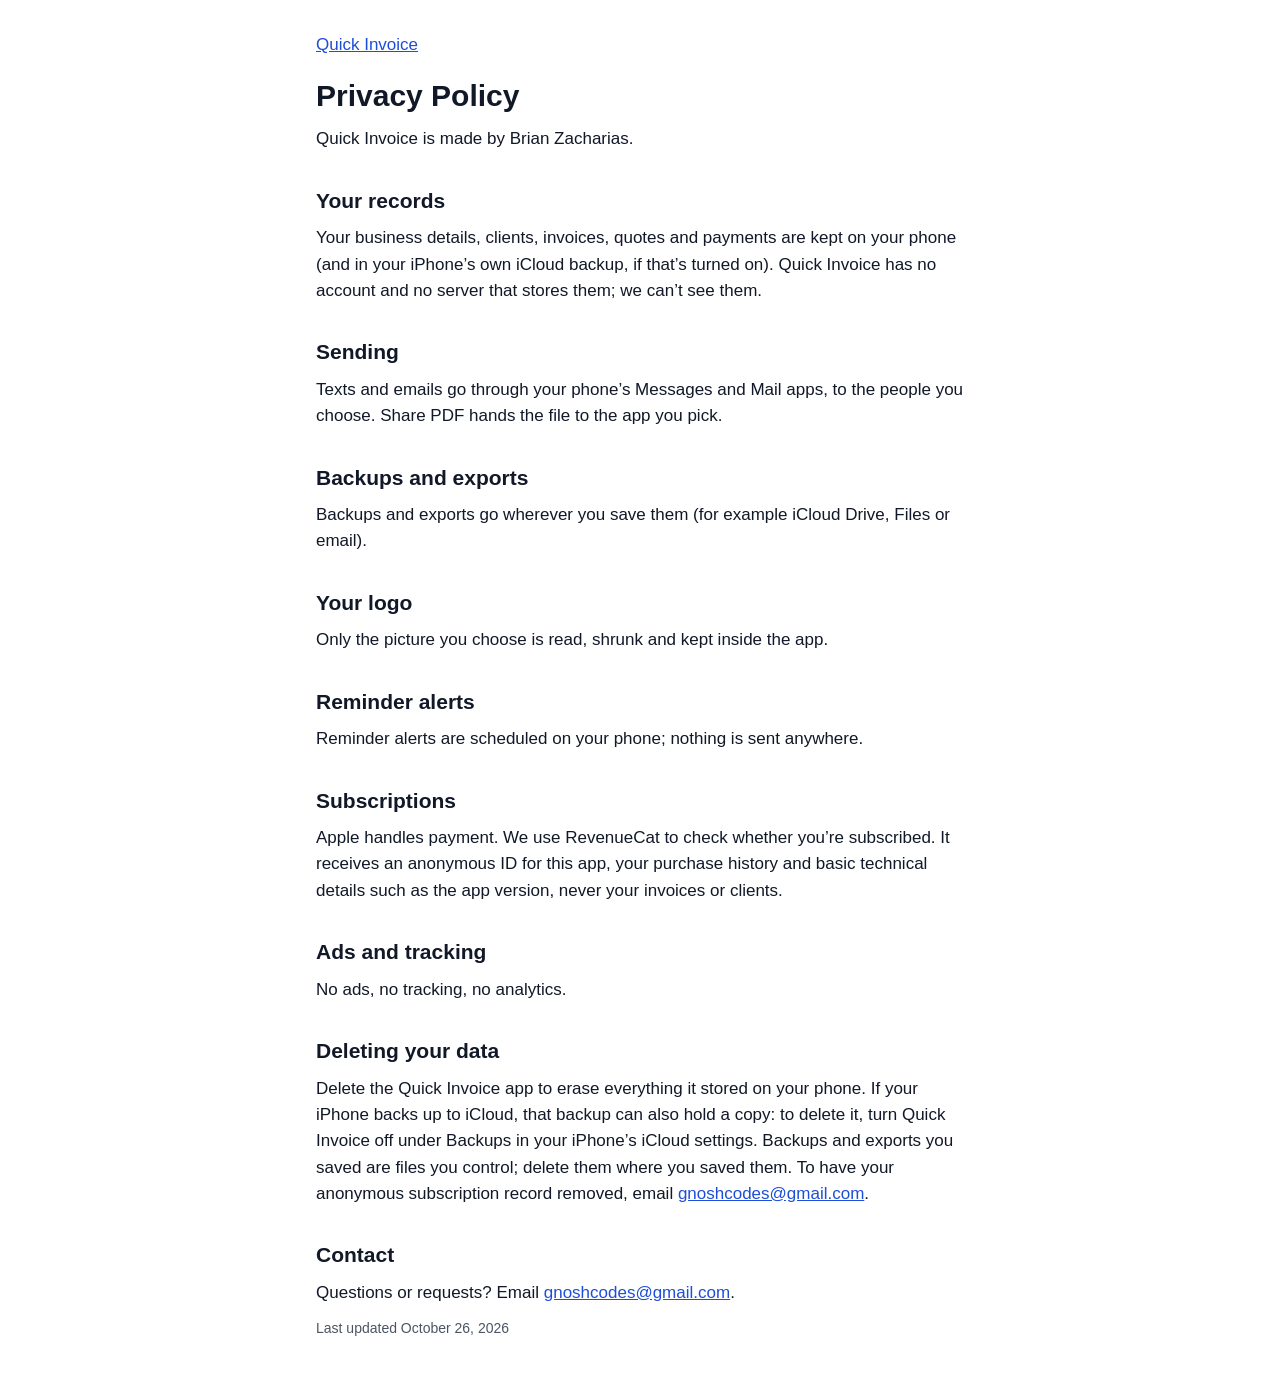
==== privacy.html @ 1309101e "Privacy and support pages for Quick Invoice Co-Authored-By: Claude Opus 5.5 <noreply@anthropic.com>" ====
<!doctype html>
<html lang="en">
<head>
<meta charset="utf-8">
<meta name="viewport" content="width=device-width, initial-scale=1">
<title>Privacy Policy · Quick Invoice</title>
<link rel="icon" href="icon.png">
<link rel="stylesheet" href="style.css">
</head>
<body>
<main>
  <p class="back"><a href="./">Quick Invoice</a></p>
  <h1>Privacy Policy</h1>
  <p>Quick Invoice is made by Brian Zacharias.</p>

  <h2>Your records</h2>
  <p>Your business details, clients, invoices, quotes and payments are kept on your phone (and in your iPhone’s own iCloud backup, if that’s turned on). Quick Invoice has no account and no server that stores them; we can’t see them.</p>

  <h2>Sending</h2>
  <p>Texts and emails go through your phone’s Messages and Mail apps, to the people you choose. Share PDF hands the file to the app you pick.</p>

  <h2>Backups and exports</h2>
  <p>Backups and exports go wherever you save them (for example iCloud Drive, Files or email).</p>

  <h2>Your logo</h2>
  <p>Only the picture you choose is read, shrunk and kept inside the app.</p>

  <h2>Reminder alerts</h2>
  <p>Reminder alerts are scheduled on your phone; nothing is sent anywhere.</p>

  <h2>Subscriptions</h2>
  <p>Apple handles payment. We use RevenueCat to check whether you’re subscribed. It receives an anonymous ID for this app, your purchase history and basic technical details such as the app version, never your invoices or clients.</p>

  <h2>Ads and tracking</h2>
  <p>No ads, no tracking, no analytics.</p>

  <h2>Deleting your data</h2>
  <p>Delete the Quick Invoice app to erase everything it stored on your phone. If your iPhone backs up to iCloud, that backup can also hold a copy: to delete it, turn Quick Invoice off under Backups in your iPhone’s iCloud settings. Backups and exports you saved are files you control; delete them where you saved them. To have your anonymous subscription record removed, email <a href="mailto:gnoshcodes@gmail.com?subject=Quick%20Invoice%20privacy">gnoshcodes@gmail.com</a>.</p>

  <h2>Contact</h2>
  <p>Questions or requests? Email <a href="mailto:gnoshcodes@gmail.com?subject=Quick%20Invoice%20privacy">gnoshcodes@gmail.com</a>.</p>

  <p class="small">Last updated October 26, 2026</p>
</main>
</body>
</html>
---- style.css ----
:root {
  --text: #111827;
  --muted: #4b5563;
  --link: #1d4ed8;
  --bg: #ffffff;
  --rule: #e5e7eb;
  color-scheme: light dark;
}
@media (prefers-color-scheme: dark) {
  :root {
    --text: #f3f4f6;
    --muted: #9ca3af;
    --link: #93c5fd;
    --bg: #111827;
    --rule: #374151;
  }
}
* { box-sizing: border-box; }
body {
  margin: 0;
  background: var(--bg);
  color: var(--text);
  font: 17px/1.55 -apple-system, BlinkMacSystemFont, "Segoe UI", Roboto, Helvetica, Arial, sans-serif;
}
main { max-width: 680px; margin: 0 auto; padding: 32px 16px 48px; }
h1 { font-size: 30px; line-height: 1.2; margin: 0 0 12px; }
h2 { font-size: 21px; margin: 32px 0 8px; }
h3 { font-size: 17px; margin: 22px 0 4px; }
p { margin: 0 0 12px; }
a { color: var(--link); }
.back { margin-bottom: 20px; }
.hero { display: flex; gap: 18px; align-items: center; margin-bottom: 8px; }
.hero img { border-radius: 20px; flex: none; }
.hero h1 { margin: 0 0 4px; }
.lede { color: var(--muted); margin: 0; }
.small { color: var(--muted); font-size: 14px; }
footer { margin-top: 40px; padding-top: 16px; border-top: 1px solid var(--rule); }
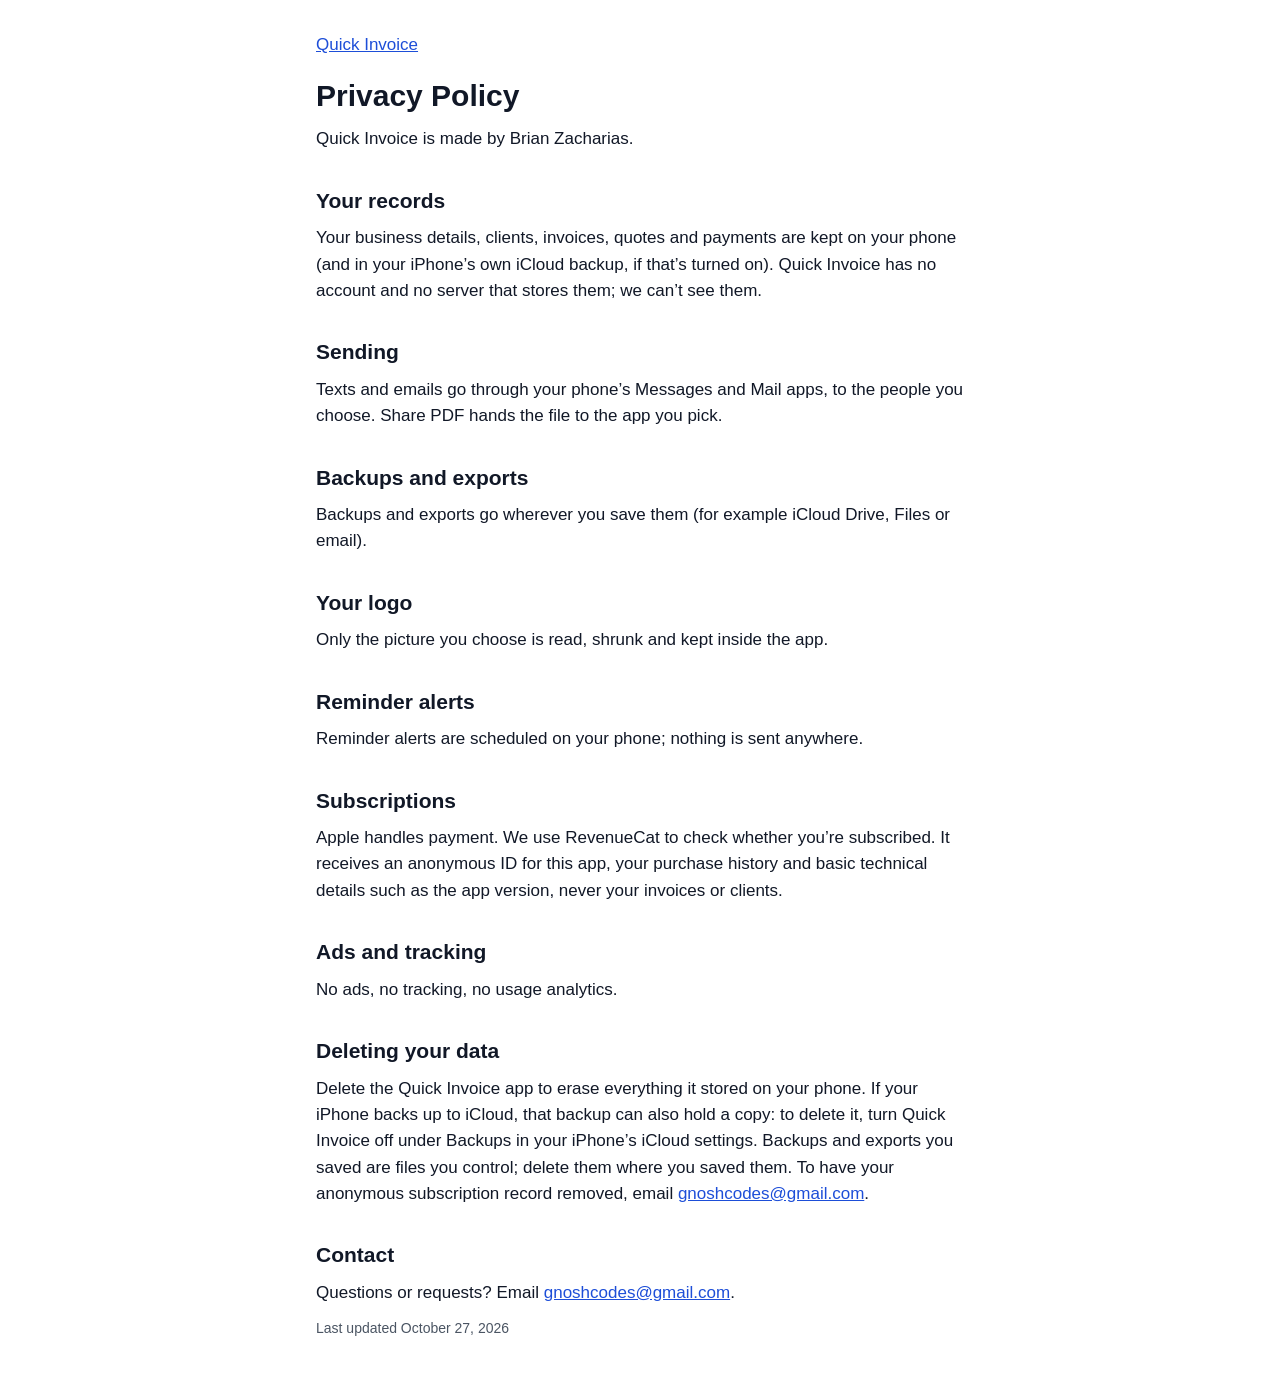
==== commit 515a355b: "Privacy policy: say "no usage analytics" RevenueCat counts purchases for its revenue dashboard, whic" ====
--- a/privacy.html
+++ b/privacy.html
@@ -32,7 +32,7 @@
   <p>Apple handles payment. We use RevenueCat to check whether you’re subscribed. It receives an anonymous ID for this app, your purchase history and basic technical details such as the app version, never your invoices or clients.</p>
 
   <h2>Ads and tracking</h2>
-  <p>No ads, no tracking, no analytics.</p>
+  <p>No ads, no tracking, no usage analytics.</p>
 
   <h2>Deleting your data</h2>
   <p>Delete the Quick Invoice app to erase everything it stored on your phone. If your iPhone backs up to iCloud, that backup can also hold a copy: to delete it, turn Quick Invoice off under Backups in your iPhone’s iCloud settings. Backups and exports you saved are files you control; delete them where you saved them. To have your anonymous subscription record removed, email <a href="mailto:gnoshcodes@gmail.com?subject=Quick%20Invoice%20privacy">gnoshcodes@gmail.com</a>.</p>
@@ -40,7 +40,7 @@
   <h2>Contact</h2>
   <p>Questions or requests? Email <a href="mailto:gnoshcodes@gmail.com?subject=Quick%20Invoice%20privacy">gnoshcodes@gmail.com</a>.</p>
 
-  <p class="small">Last updated October 26, 2026</p>
+  <p class="small">Last updated October 27, 2026</p>
 </main>
 </body>
 </html>
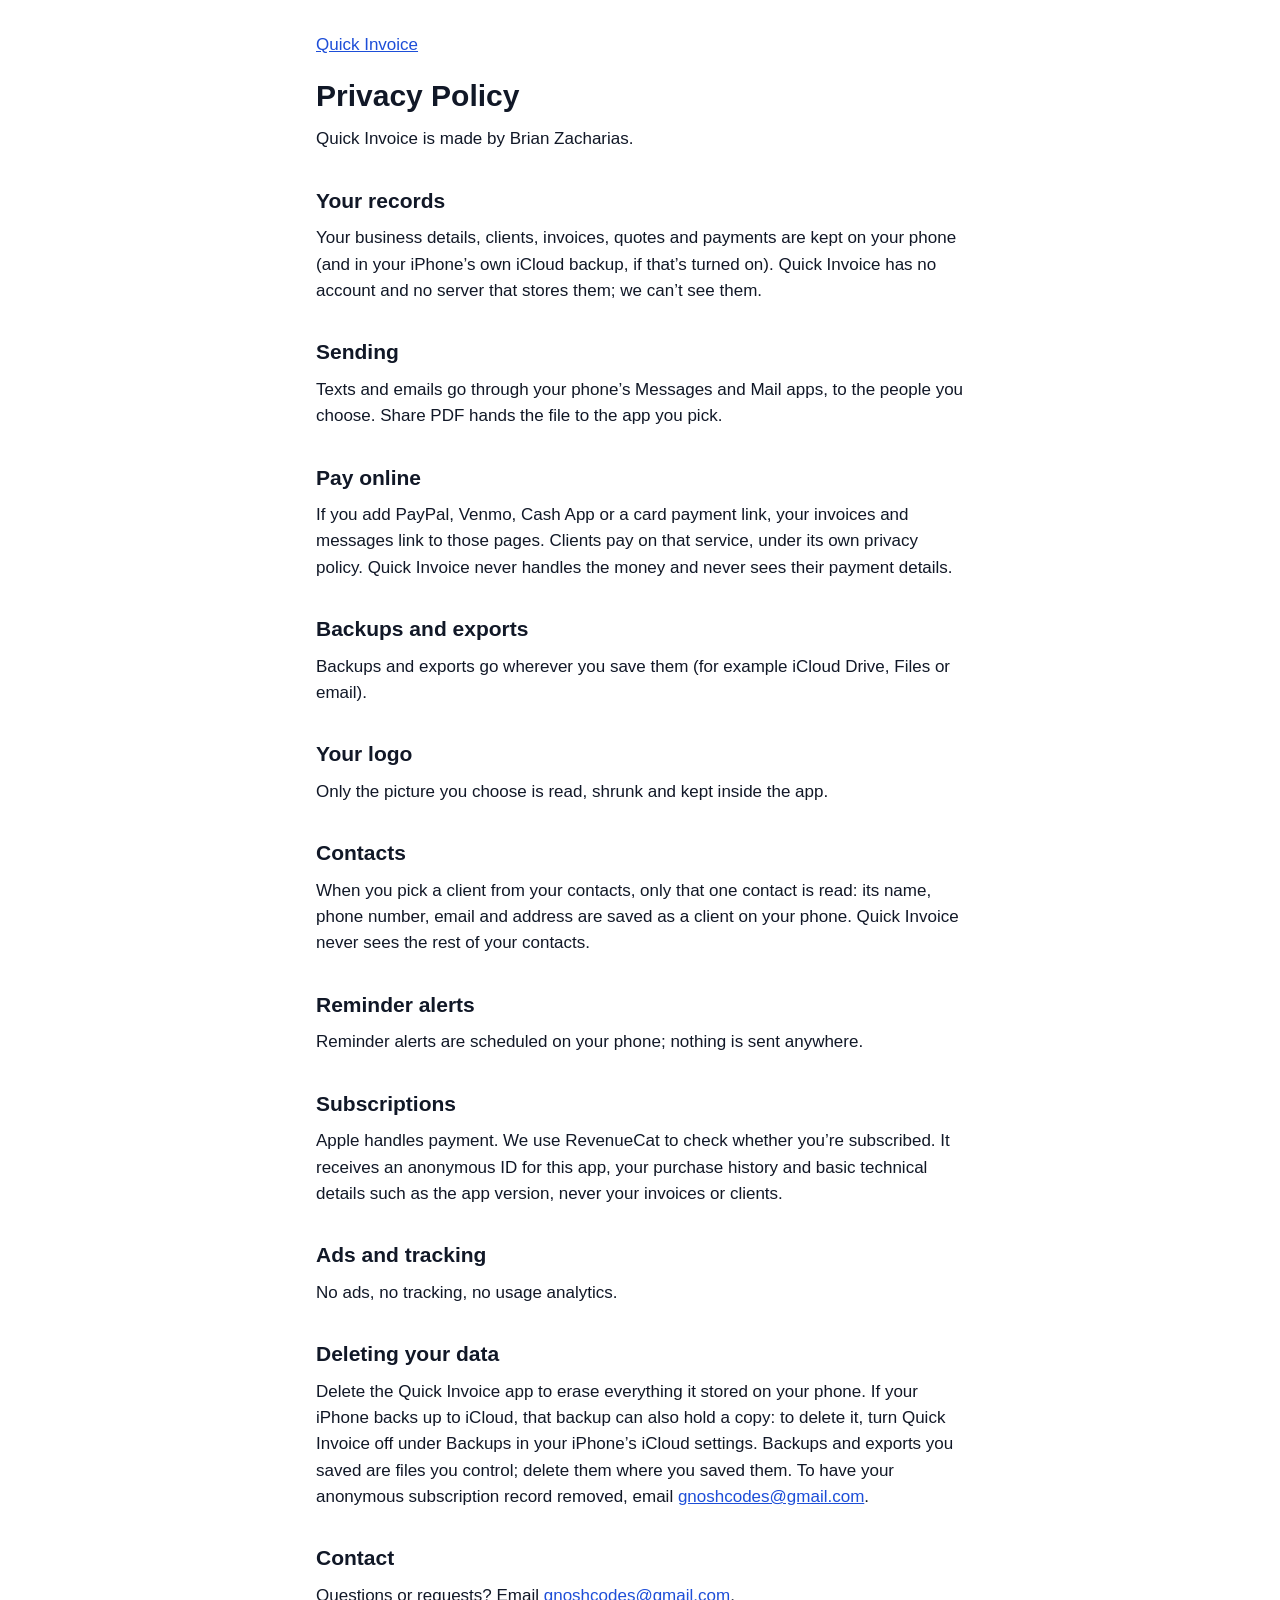
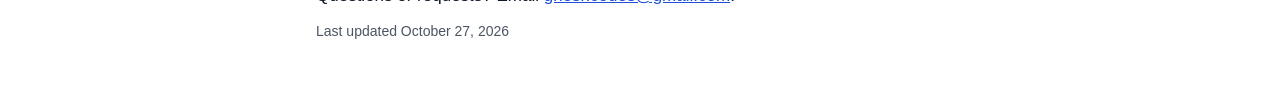
==== commit 7315675c: "Privacy policy: Pay online and Contacts sections for version 1.1 Matches the in-app policy. Merge on" ====
--- a/privacy.html
+++ b/privacy.html
@@ -19,11 +19,17 @@
   <h2>Sending</h2>
   <p>Texts and emails go through your phone’s Messages and Mail apps, to the people you choose. Share PDF hands the file to the app you pick.</p>
 
+  <h2>Pay online</h2>
+  <p>If you add PayPal, Venmo, Cash App or a card payment link, your invoices and messages link to those pages. Clients pay on that service, under its own privacy policy. Quick Invoice never handles the money and never sees their payment details.</p>
+
   <h2>Backups and exports</h2>
   <p>Backups and exports go wherever you save them (for example iCloud Drive, Files or email).</p>
 
   <h2>Your logo</h2>
   <p>Only the picture you choose is read, shrunk and kept inside the app.</p>
+
+  <h2>Contacts</h2>
+  <p>When you pick a client from your contacts, only that one contact is read: its name, phone number, email and address are saved as a client on your phone. Quick Invoice never sees the rest of your contacts.</p>
 
   <h2>Reminder alerts</h2>
   <p>Reminder alerts are scheduled on your phone; nothing is sent anywhere.</p>
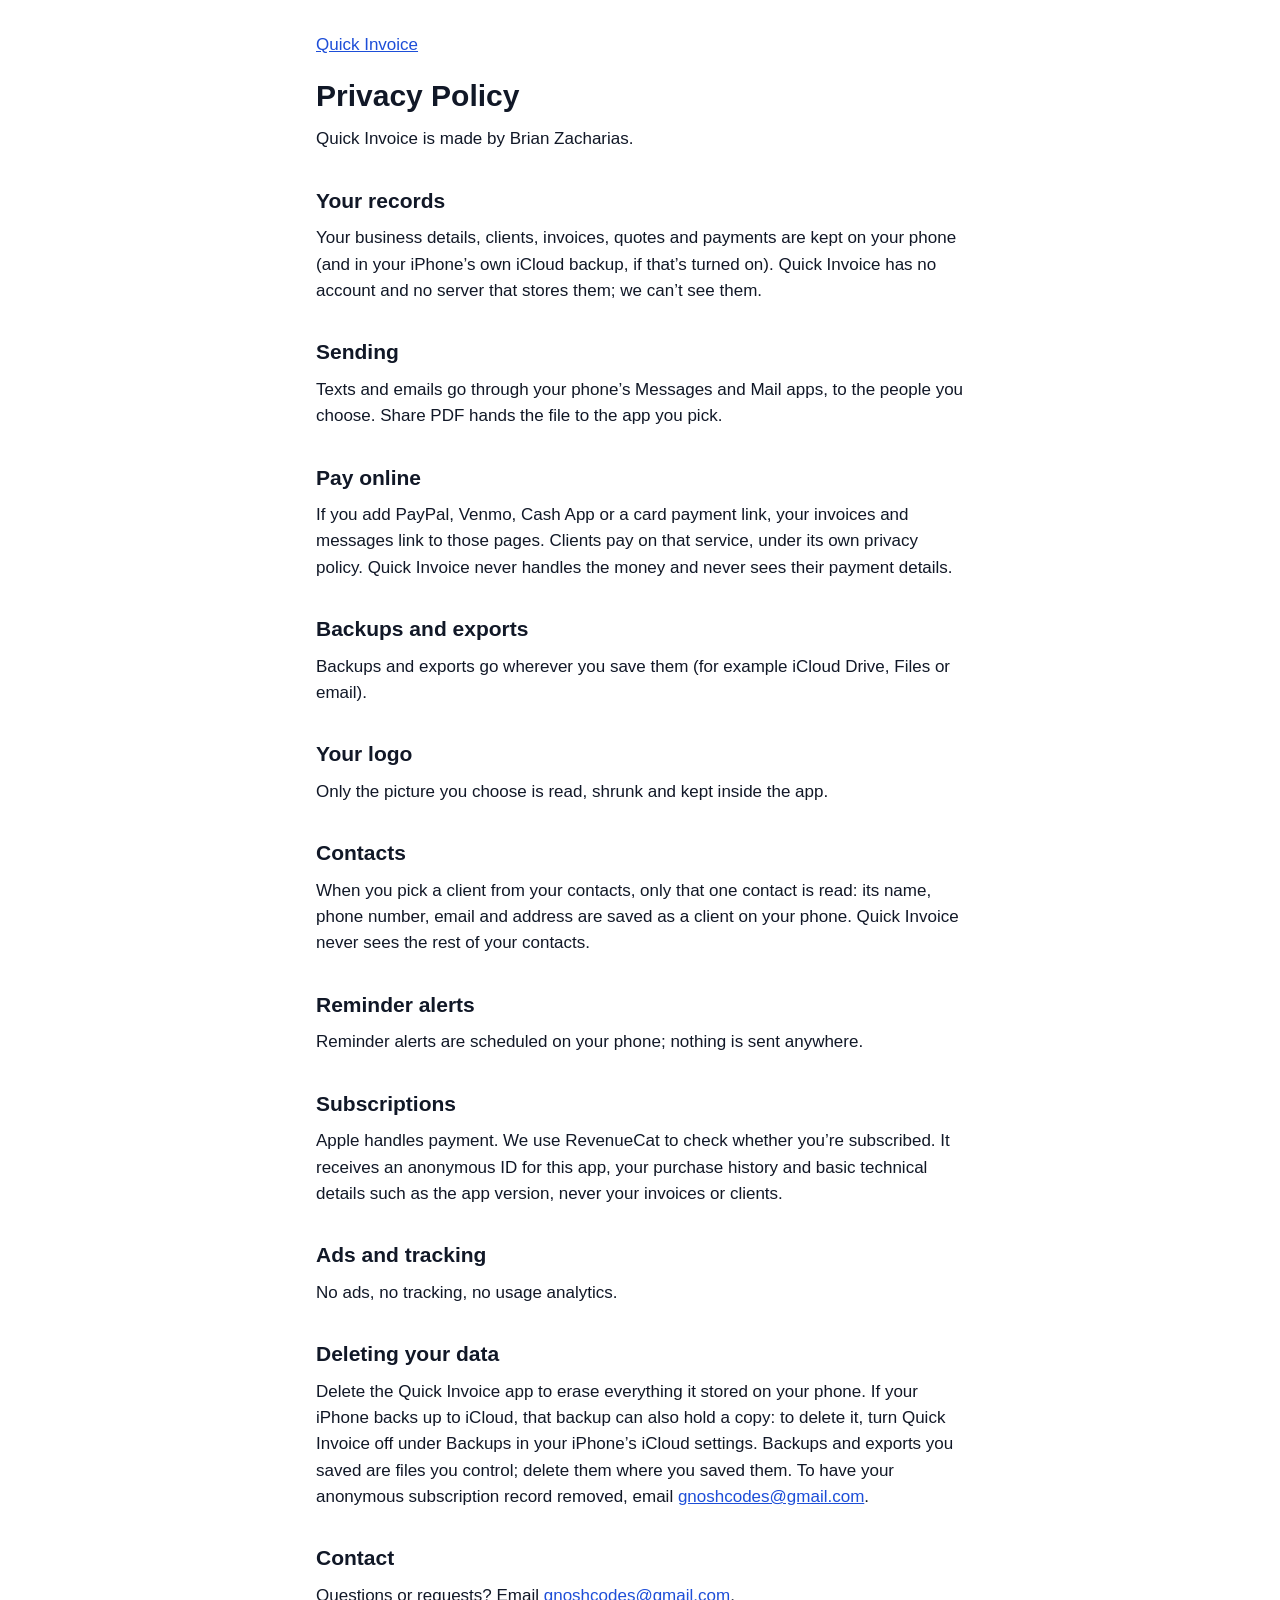
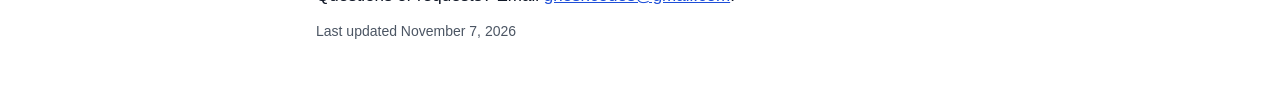
==== commit fabd0a9e: "1.1 ship prep: support page says Settings; privacy Last updated November 7, 2026 Co-Authored-By: Cla" ====
--- a/privacy.html
+++ b/privacy.html
@@ -46,7 +46,7 @@
   <h2>Contact</h2>
   <p>Questions or requests? Email <a href="mailto:gnoshcodes@gmail.com?subject=Quick%20Invoice%20privacy">gnoshcodes@gmail.com</a>.</p>
 
-  <p class="small">Last updated October 27, 2026</p>
+  <p class="small">Last updated November 7, 2026</p>
 </main>
 </body>
 </html>
--- a/style.css
+++ b/style.css
@@ -35,3 +35,20 @@
 .lede { color: var(--muted); margin: 0; }
 .small { color: var(--muted); font-size: 14px; }
 footer { margin-top: 40px; padding-top: 16px; border-top: 1px solid var(--rule); }
+.download { margin: 20px 0 0; }
+.button {
+  display: inline-block;
+  padding: 12px 22px;
+  border-radius: 12px;
+  background: #111827;
+  color: #ffffff;
+  font-weight: 600;
+  text-decoration: none;
+  border: 1px solid #111827;
+}
+.button:hover { background: #1f2937; }
+.button:focus-visible { outline: 3px solid var(--link); outline-offset: 3px; }
+@media (prefers-color-scheme: dark) {
+  .button { background: #f3f4f6; color: #111827; border-color: #f3f4f6; }
+  .button:hover { background: #ffffff; }
+}
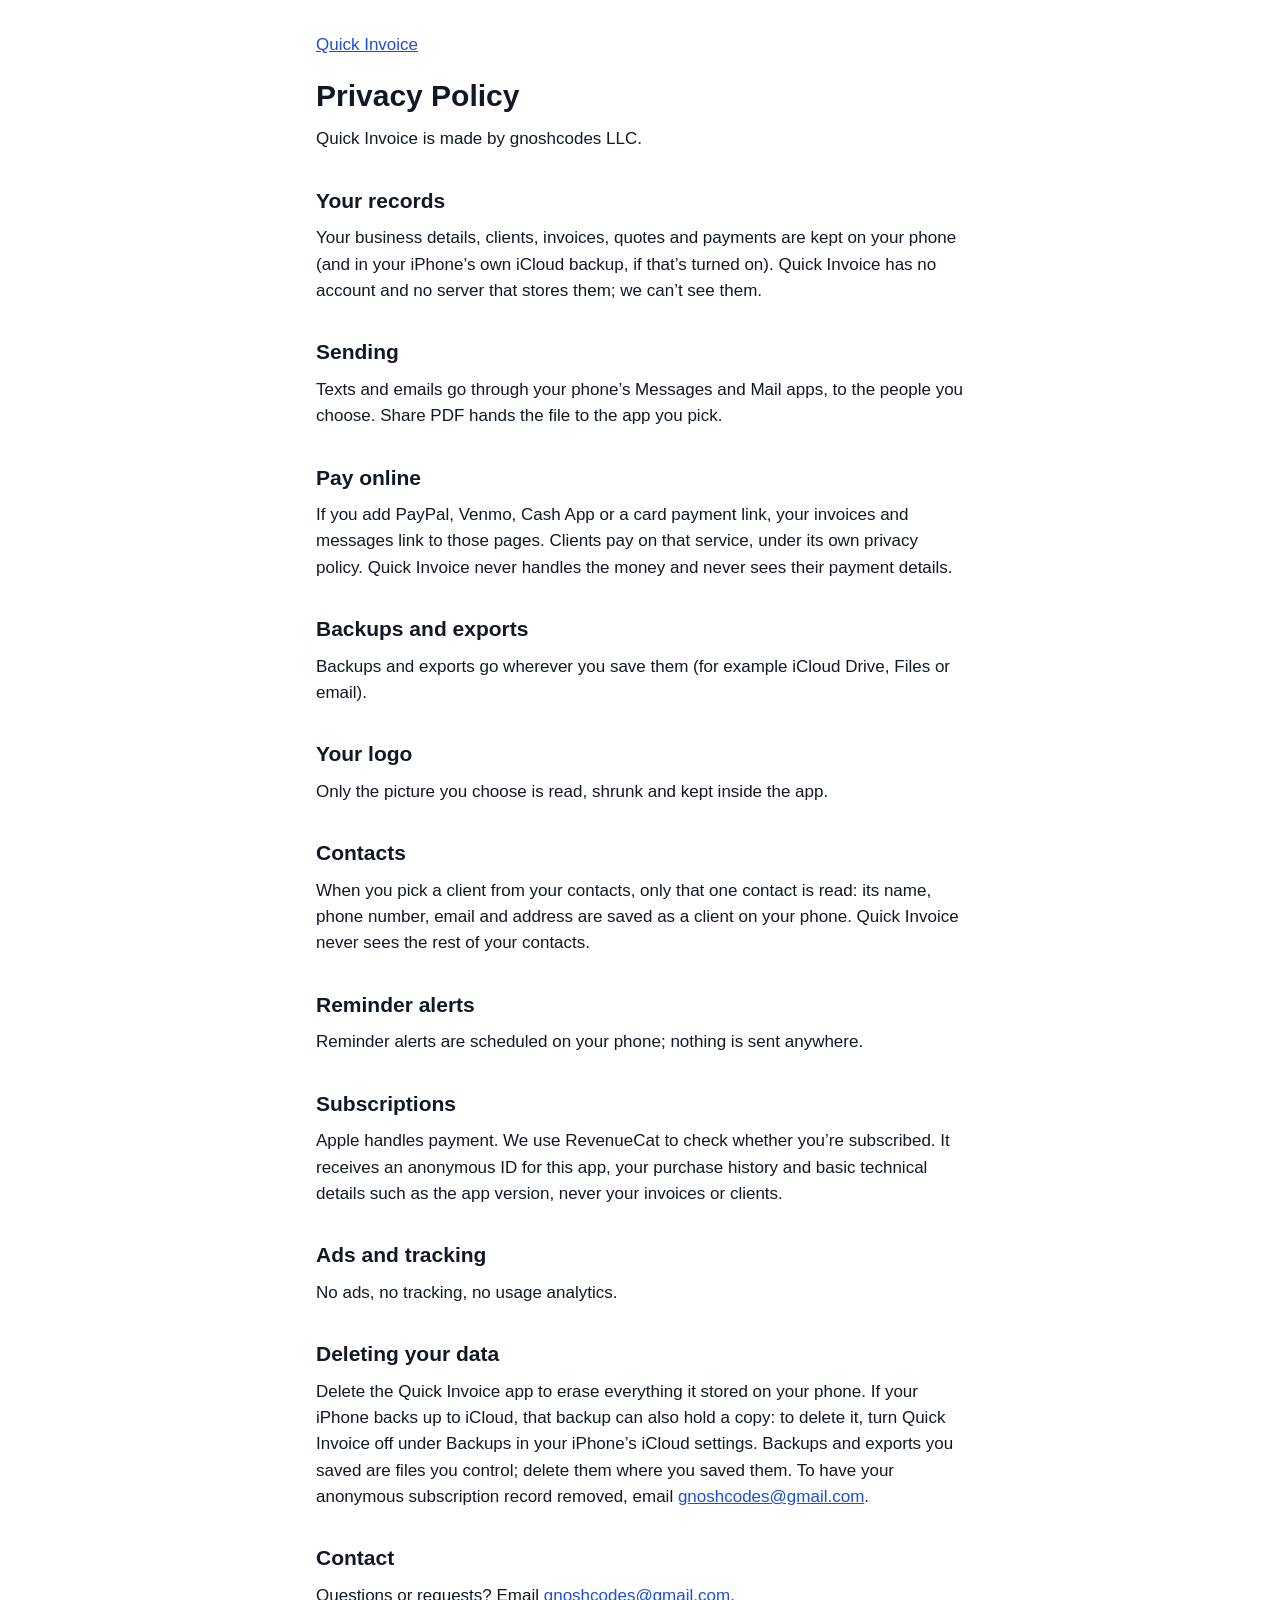
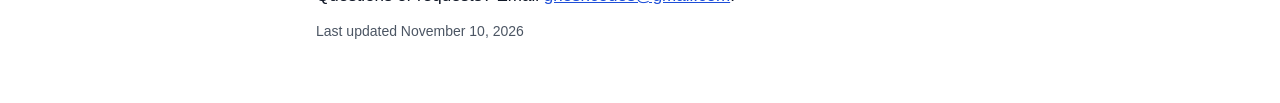
==== commit 08cc2583: "Name gnoshcodes LLC as the maker on the support and privacy pages Co-Authored-By: Claude Opus 5.5 <n" ====
--- a/privacy.html
+++ b/privacy.html
@@ -11,7 +11,7 @@
 <main>
   <p class="back"><a href="./">Quick Invoice</a></p>
   <h1>Privacy Policy</h1>
-  <p>Quick Invoice is made by Brian Zacharias.</p>
+  <p>Quick Invoice is made by gnoshcodes LLC.</p>
 
   <h2>Your records</h2>
   <p>Your business details, clients, invoices, quotes and payments are kept on your phone (and in your iPhone’s own iCloud backup, if that’s turned on). Quick Invoice has no account and no server that stores them; we can’t see them.</p>
@@ -46,7 +46,7 @@
   <h2>Contact</h2>
   <p>Questions or requests? Email <a href="mailto:gnoshcodes@gmail.com?subject=Quick%20Invoice%20privacy">gnoshcodes@gmail.com</a>.</p>
 
-  <p class="small">Last updated November 7, 2026</p>
+  <p class="small">Last updated November 10, 2026</p>
 </main>
 </body>
 </html>
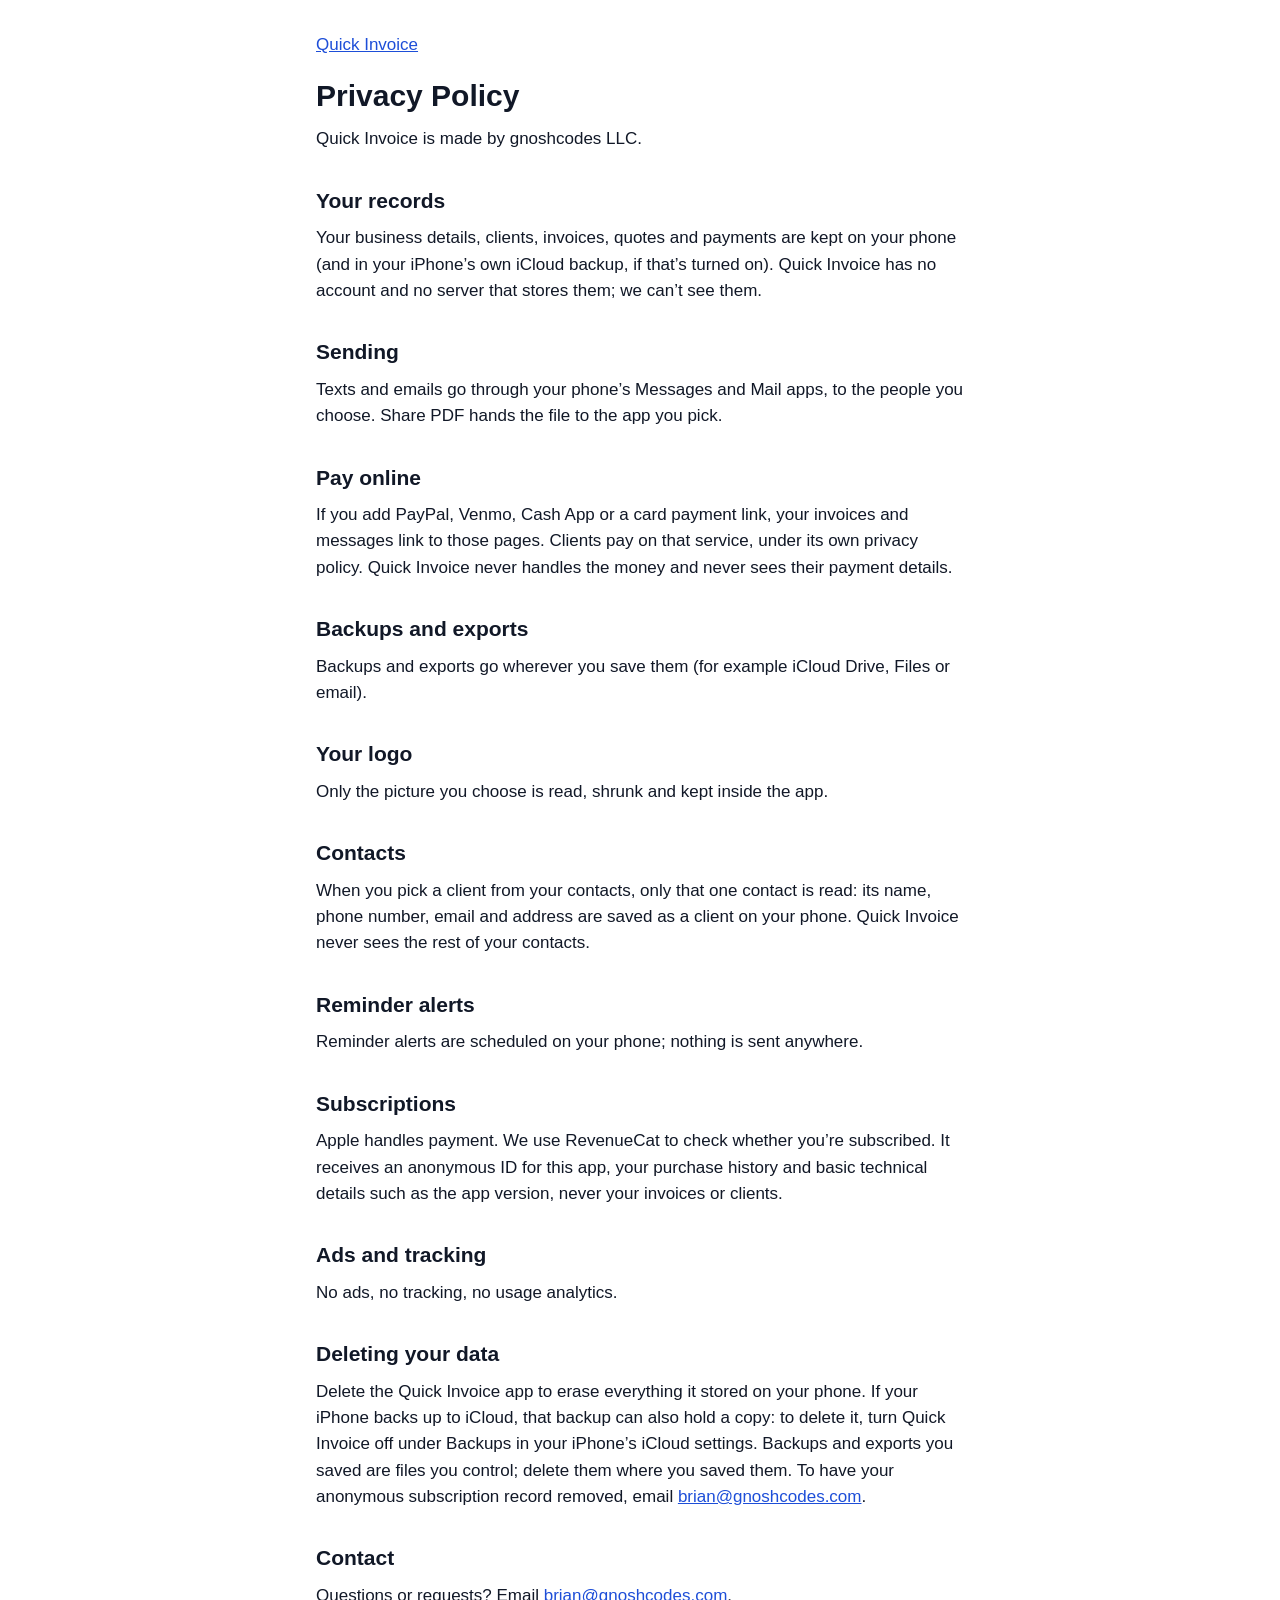
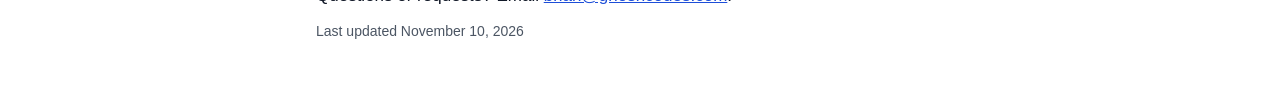
==== commit 4e150abe: "Support email: brian@gnoshcodes.com Co-Authored-By: Claude Opus 5.5 <noreply@anthropic.com> Claude-S" ====
--- a/privacy.html
+++ b/privacy.html
@@ -41,10 +41,10 @@
   <p>No ads, no tracking, no usage analytics.</p>
 
   <h2>Deleting your data</h2>
-  <p>Delete the Quick Invoice app to erase everything it stored on your phone. If your iPhone backs up to iCloud, that backup can also hold a copy: to delete it, turn Quick Invoice off under Backups in your iPhone’s iCloud settings. Backups and exports you saved are files you control; delete them where you saved them. To have your anonymous subscription record removed, email <a href="mailto:gnoshcodes@gmail.com?subject=Quick%20Invoice%20privacy">gnoshcodes@gmail.com</a>.</p>
+  <p>Delete the Quick Invoice app to erase everything it stored on your phone. If your iPhone backs up to iCloud, that backup can also hold a copy: to delete it, turn Quick Invoice off under Backups in your iPhone’s iCloud settings. Backups and exports you saved are files you control; delete them where you saved them. To have your anonymous subscription record removed, email <a href="mailto:brian@gnoshcodes.com?subject=Quick%20Invoice%20privacy">brian@gnoshcodes.com</a>.</p>
 
   <h2>Contact</h2>
-  <p>Questions or requests? Email <a href="mailto:gnoshcodes@gmail.com?subject=Quick%20Invoice%20privacy">gnoshcodes@gmail.com</a>.</p>
+  <p>Questions or requests? Email <a href="mailto:brian@gnoshcodes.com?subject=Quick%20Invoice%20privacy">brian@gnoshcodes.com</a>.</p>
 
   <p class="small">Last updated November 10, 2026</p>
 </main>
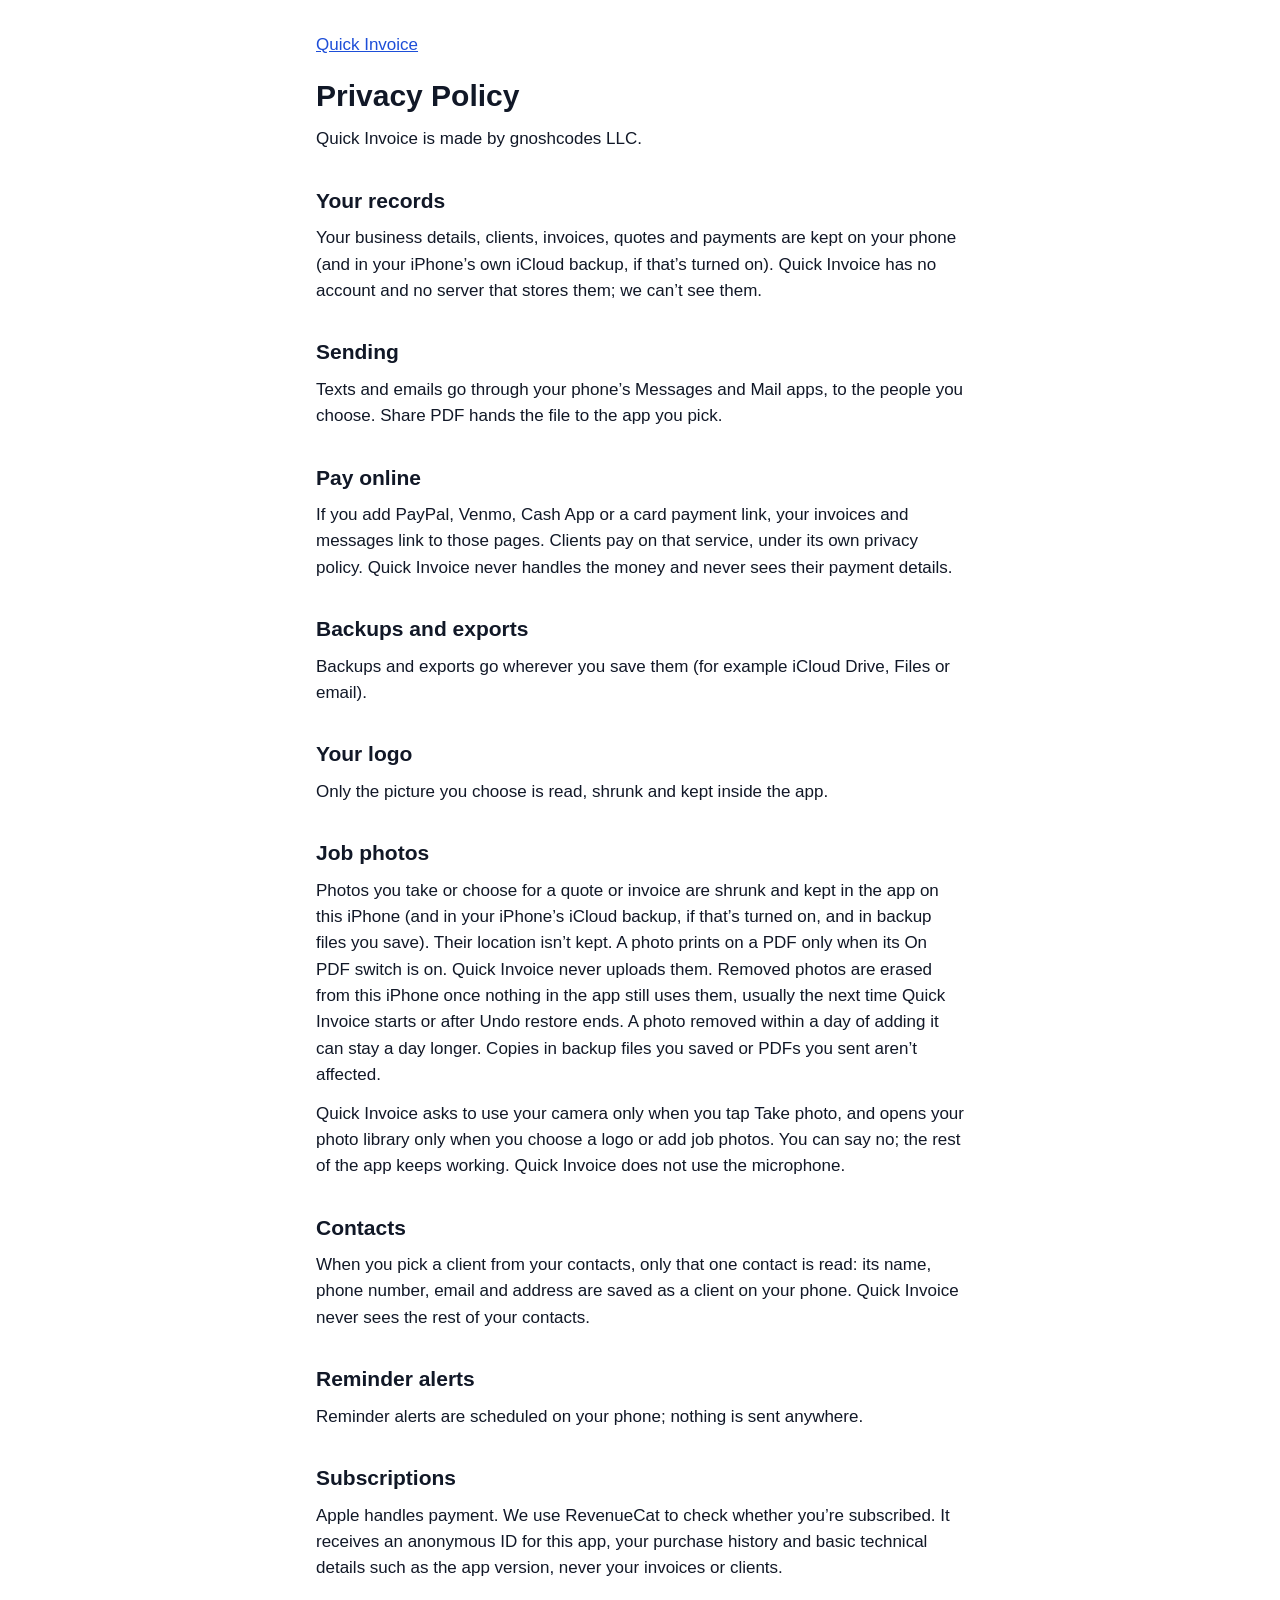
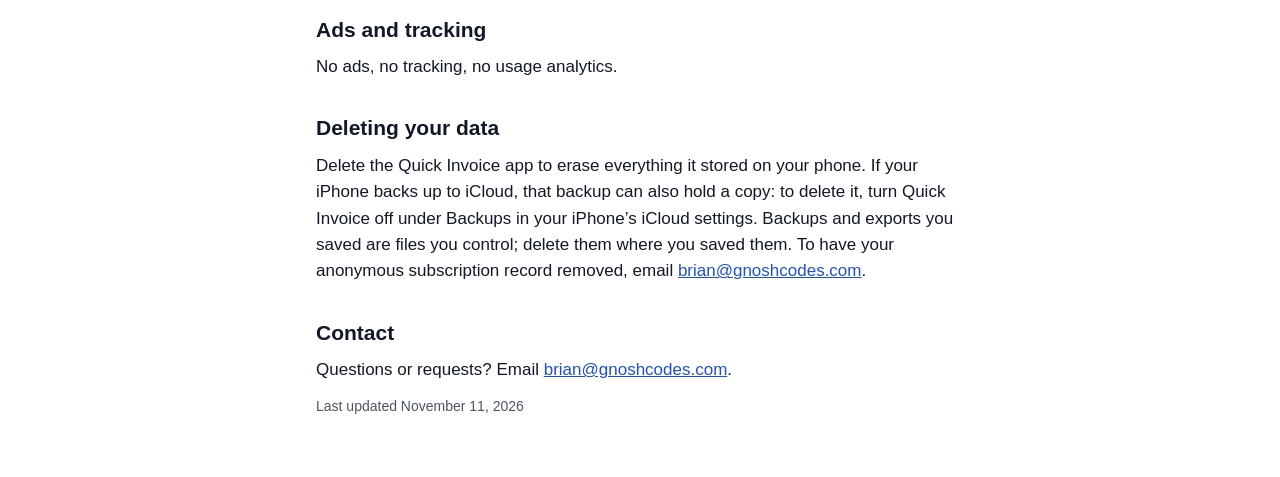
==== commit 480ec271: "Privacy: job photos section for Quick Invoice 1.2 (merge on release day) Co-Authored-By: Claude Opus" ====
--- a/privacy.html
+++ b/privacy.html
@@ -28,6 +28,10 @@
   <h2>Your logo</h2>
   <p>Only the picture you choose is read, shrunk and kept inside the app.</p>
 
+  <h2>Job photos</h2>
+  <p>Photos you take or choose for a quote or invoice are shrunk and kept in the app on this iPhone (and in your iPhone’s iCloud backup, if that’s turned on, and in backup files you save). Their location isn’t kept. A photo prints on a PDF only when its On PDF switch is on. Quick Invoice never uploads them. Removed photos are erased from this iPhone once nothing in the app still uses them, usually the next time Quick Invoice starts or after Undo restore ends. A photo removed within a day of adding it can stay a day longer. Copies in backup files you saved or PDFs you sent aren’t affected.</p>
+  <p>Quick Invoice asks to use your camera only when you tap Take photo, and opens your photo library only when you choose a logo or add job photos. You can say no; the rest of the app keeps working. Quick Invoice does not use the microphone.</p>
+
   <h2>Contacts</h2>
   <p>When you pick a client from your contacts, only that one contact is read: its name, phone number, email and address are saved as a client on your phone. Quick Invoice never sees the rest of your contacts.</p>
 
@@ -46,7 +50,7 @@
   <h2>Contact</h2>
   <p>Questions or requests? Email <a href="mailto:brian@gnoshcodes.com?subject=Quick%20Invoice%20privacy">brian@gnoshcodes.com</a>.</p>
 
-  <p class="small">Last updated November 10, 2026</p>
+  <p class="small">Last updated November 11, 2026</p>
 </main>
 </body>
 </html>
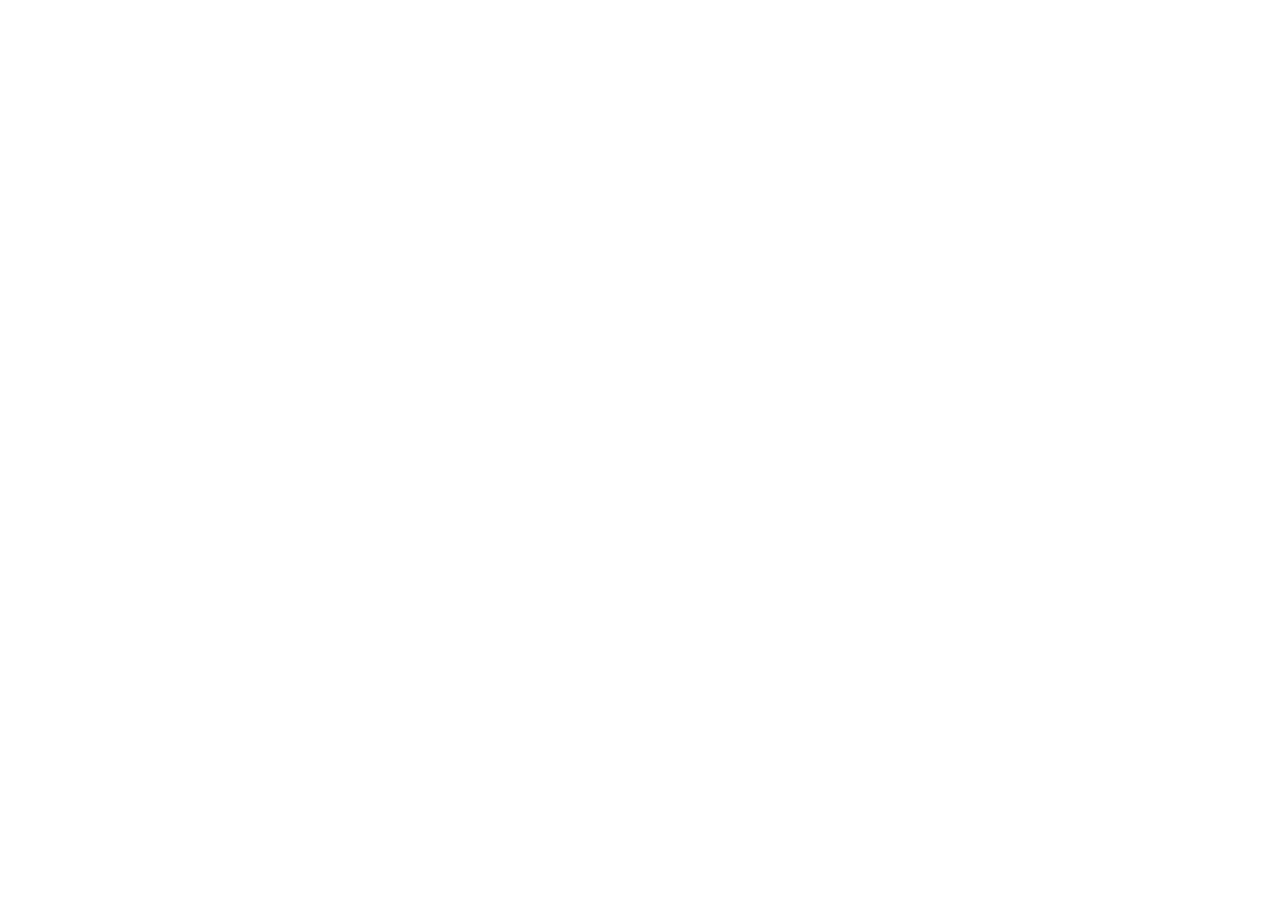
==== commit 564fc37d: "Send the old support and privacy pages to their new home on gnoshcodes.com The App Store listing's S" ====
--- a/privacy.html
+++ b/privacy.html
@@ -3,54 +3,14 @@
 <head>
 <meta charset="utf-8">
 <meta name="viewport" content="width=device-width, initial-scale=1">
-<title>Privacy Policy · Quick Invoice</title>
-<link rel="icon" href="icon.png">
-<link rel="stylesheet" href="style.css">
+<title>The Quick Invoice privacy policy has moved</title>
+<link rel="canonical" href="https://gnoshcodes.com/quick-invoice/privacy/">
+<meta http-equiv="refresh" content="0; url=https://gnoshcodes.com/quick-invoice/privacy/">
+<meta name="robots" content="noindex">
+<style>body{font:18px/1.5 system-ui,sans-serif;margin:0;padding:48px 16px;background:#0F1F3D;color:#F5EBD4;text-align:center}a{color:#FFB27F}</style>
 </head>
 <body>
-<main>
-  <p class="back"><a href="./">Quick Invoice</a></p>
-  <h1>Privacy Policy</h1>
-  <p>Quick Invoice is made by gnoshcodes LLC.</p>
-
-  <h2>Your records</h2>
-  <p>Your business details, clients, invoices, quotes and payments are kept on your phone (and in your iPhone’s own iCloud backup, if that’s turned on). Quick Invoice has no account and no server that stores them; we can’t see them.</p>
-
-  <h2>Sending</h2>
-  <p>Texts and emails go through your phone’s Messages and Mail apps, to the people you choose. Share PDF hands the file to the app you pick.</p>
-
-  <h2>Pay online</h2>
-  <p>If you add PayPal, Venmo, Cash App or a card payment link, your invoices and messages link to those pages. Clients pay on that service, under its own privacy policy. Quick Invoice never handles the money and never sees their payment details.</p>
-
-  <h2>Backups and exports</h2>
-  <p>Backups and exports go wherever you save them (for example iCloud Drive, Files or email).</p>
-
-  <h2>Your logo</h2>
-  <p>Only the picture you choose is read, shrunk and kept inside the app.</p>
-
-  <h2>Job photos</h2>
-  <p>Photos you take or choose for a quote or invoice are shrunk and kept in the app on this iPhone (and in your iPhone’s iCloud backup, if that’s turned on, and in backup files you save). Their location isn’t kept. A photo prints on a PDF only when its On PDF switch is on. Quick Invoice never uploads them. Removed photos are erased from this iPhone once nothing in the app still uses them, usually the next time Quick Invoice starts or after Undo restore ends. A photo removed within a day of adding it can stay a day longer. Copies in backup files you saved or PDFs you sent aren’t affected.</p>
-  <p>Quick Invoice asks to use your camera only when you tap Take photo, and opens your photo library only when you choose a logo or add job photos. You can say no; the rest of the app keeps working. Quick Invoice does not use the microphone.</p>
-
-  <h2>Contacts</h2>
-  <p>When you pick a client from your contacts, only that one contact is read: its name, phone number, email and address are saved as a client on your phone. Quick Invoice never sees the rest of your contacts.</p>
-
-  <h2>Reminder alerts</h2>
-  <p>Reminder alerts are scheduled on your phone; nothing is sent anywhere.</p>
-
-  <h2>Subscriptions</h2>
-  <p>Apple handles payment. We use RevenueCat to check whether you’re subscribed. It receives an anonymous ID for this app, your purchase history and basic technical details such as the app version, never your invoices or clients.</p>
-
-  <h2>Ads and tracking</h2>
-  <p>No ads, no tracking, no usage analytics.</p>
-
-  <h2>Deleting your data</h2>
-  <p>Delete the Quick Invoice app to erase everything it stored on your phone. If your iPhone backs up to iCloud, that backup can also hold a copy: to delete it, turn Quick Invoice off under Backups in your iPhone’s iCloud settings. Backups and exports you saved are files you control; delete them where you saved them. To have your anonymous subscription record removed, email <a href="mailto:brian@gnoshcodes.com?subject=Quick%20Invoice%20privacy">brian@gnoshcodes.com</a>.</p>
-
-  <h2>Contact</h2>
-  <p>Questions or requests? Email <a href="mailto:brian@gnoshcodes.com?subject=Quick%20Invoice%20privacy">brian@gnoshcodes.com</a>.</p>
-
-  <p class="small">Last updated November 11, 2026</p>
-</main>
+<p>The Quick Invoice privacy policy now lives at <a href="https://gnoshcodes.com/quick-invoice/privacy/">https://gnoshcodes.com/quick-invoice/privacy/</a>.</p>
+<script>location.replace("https://gnoshcodes.com/quick-invoice/privacy/");</script>
 </body>
 </html>
